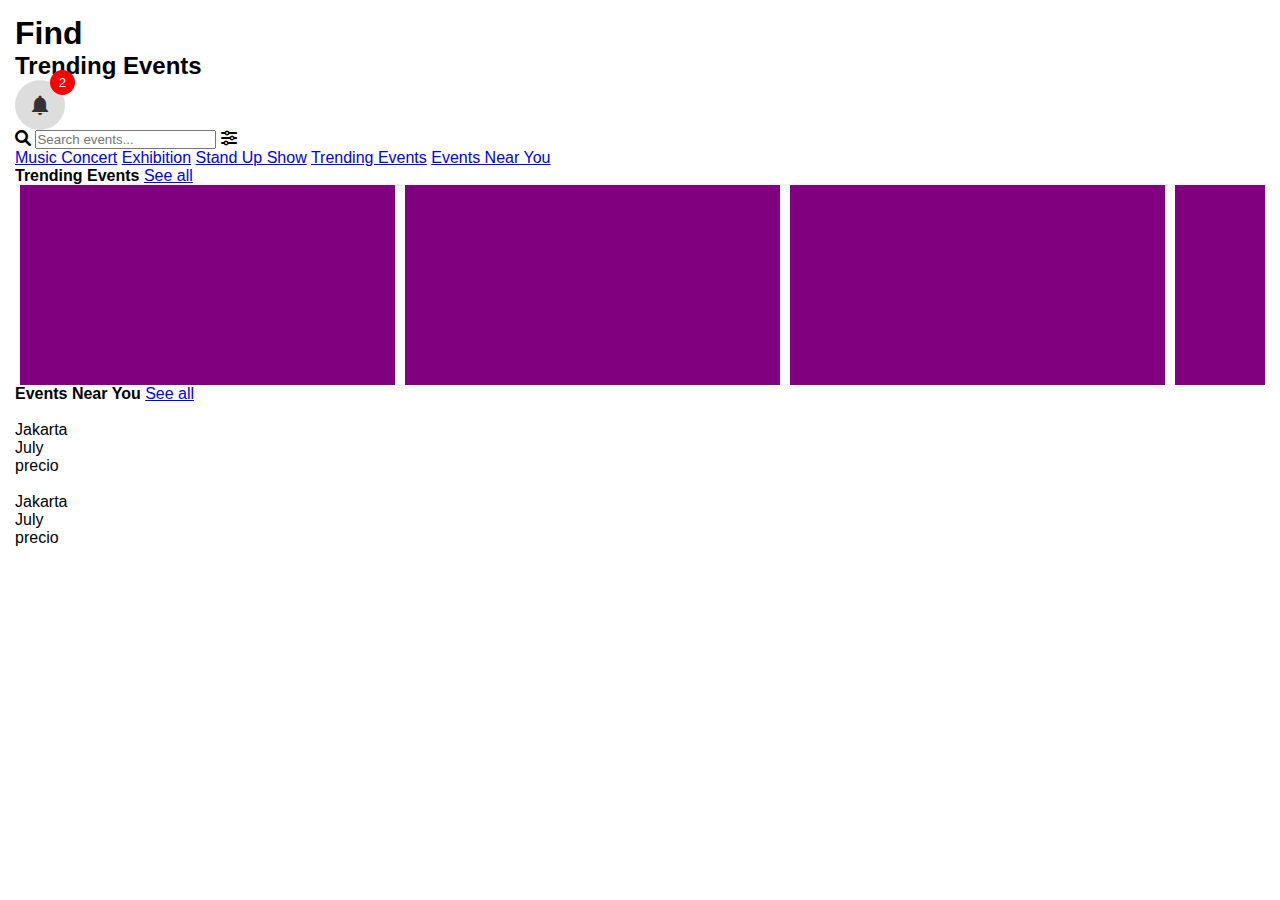
==== index.html @ 5516f97e "feat: :zap:" ====
<!DOCTYPE html>
<html lang="en">

<head>
    <meta charset="UTF-8" />
    <meta name="viewport" content="width=device-width, initial-scale=1.0" />
    <title>Document</title>
    <link rel="stylesheet" href="css/style.css" />
    <link href="https://fonts.googleapis.com/icon?family=Material+Icons" rel="stylesheet" />
    <link rel="stylesheet" href="https://cdnjs.cloudflare.com/ajax/libs/font-awesome/6.0.0/css/all.min.css" />
    <script src="js/main.js"></script>
</head>

<body>
    <header>
        <h1>Find</h1>
        <h2>Trending Events</h2>
        <button type="button" class="icon-button">
            <span class="material-icons">notifications</span>
            <span class="icon-button__badge">2</span>
        </button>
        <div class="search-container">
            <i class="fa-solid fa-magnifying-glass"></i>
            <input type="text" placeholder="Search events..." class="search-input" />
            <i class="fa-solid fa-sliders"></i>
        </div>
        <nav>
            <a href="#">Music Concert</a>
            <a href="#">Exhibition</a>
            <a href="#">Stand Up Show</a>
            <a href="#">Trending Events</a>
            <a href="#">Events Near You</a>
        </nav>
    </header>
    <section id="trending-events">
        <b>Trending Events</b>
        <a href="#">See all</a>
        <div class="carousel">
            <div class="carousel-item"></div>
            <div class="carousel-item"></div>
            <div class="carousel-item"></div>
            <div class="carousel-item"></div>
            <div class="carousel-item"></div>
        </div>
    </section>
    <section id="events-near-you">
        <b>Events Near You</b>
        <a href="#">See all</a>
        <div class="ev-near">
            <div>
                <img src="" alt="" />
                <p>Jakarta</p>
                <p>July</p>
                <p>precio</p>
            </div>
            <div>
                <img src="" alt="" />
                <p>Jakarta</p>
                <p>July</p>
                <p>precio</p>
            </div>
        </div>
    </section>
</body>

</html>
---- css/style.css ----
* {
    margin: 0;
    padding: 0;
    box-sizing: border-box;
    font-family: "inter", sans-serif;
}

@import url('https://fonts.googleapis.com/css2?family=Inter:ital,opsz,wght@0,14..32,100..900;1,14..32,100..900&display=swap');

body {
    margin: 15px
}

































.carousel {
    display: flex;
    flex-direction: row;
    height: 200px;
    overflow-x: scroll;

    &>.carousel-item {
        flex: 1;
        flex-grow: 1;
        min-width: 30%;
        background-color: purple;
        margin: 0 5px;
    }
}


.icon-button {
    position: relative;
    display: flex;
    align-items: center;
    justify-content: center;
    width: 50px;
    height: 50px;
    color: #333333;
    background: #dddddd;
    border: none;
    outline: none;
    border-radius: 50%;
}

.icon-button:hover {
    cursor: pointer;
}

.icon-button:active {
    background: #cccccc;
}

.icon-button__badge {
    position: absolute;
    top: -10px;
    right: -10px;
    width: 25px;
    height: 25px;
    background: red;
    color: #ffffff;
    display: flex;
    justify-content: center;
    align-items: center;
    border-radius: 50%;
}
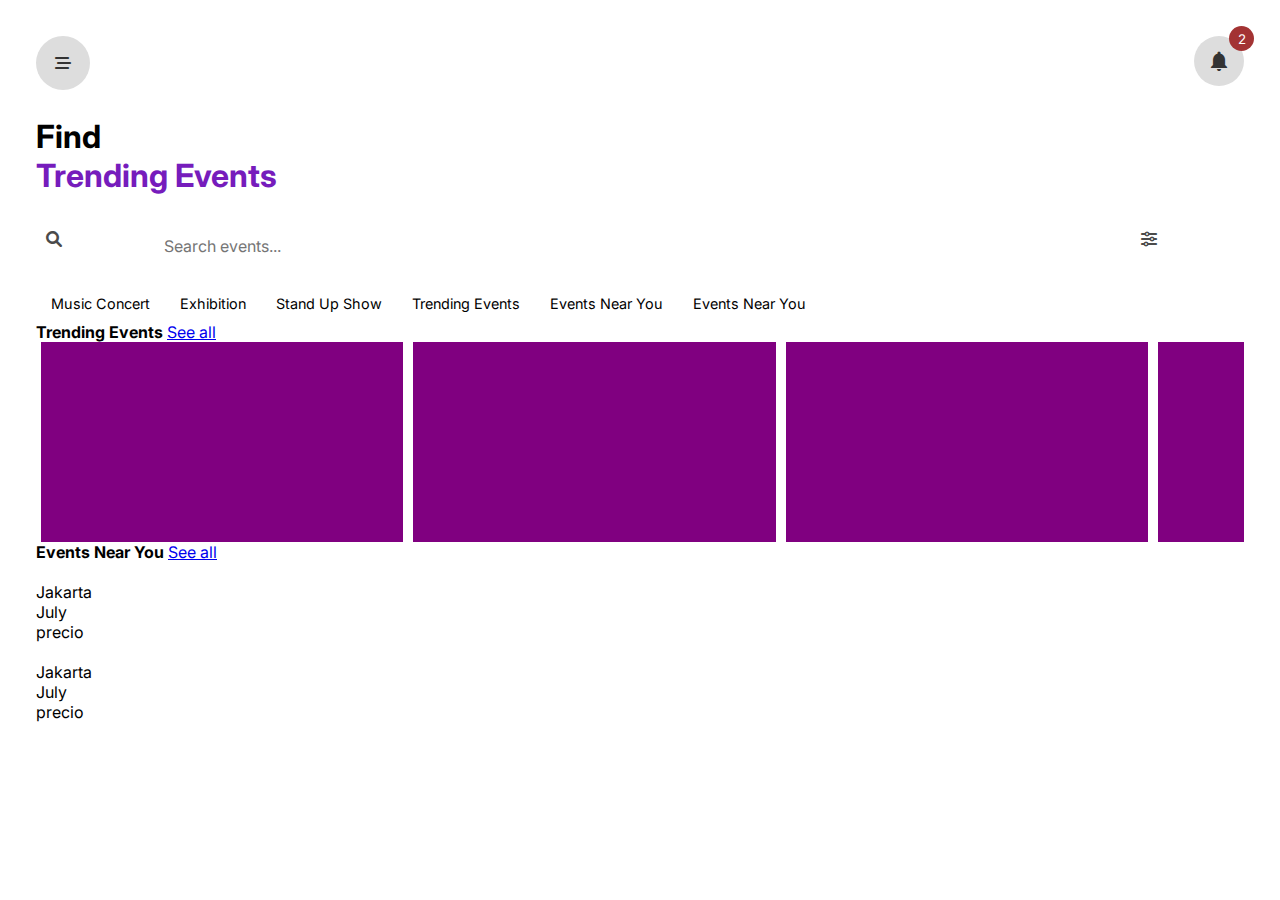
==== commit 850f565e: "feat: :zap:" ====
--- a/index.html
+++ b/index.html
@@ -13,23 +13,32 @@
 
 <body>
     <header>
+        <div class="top">
+            <i class="fa-solid fa-bars-staggered icon-button"></i>
+            <button type="button" class="icon-button">
+                <span class="material-icons">notifications</span>
+                <span class="icon-button__badge">2</span>
+            </button>
+
+        </div>
         <h1>Find</h1>
-        <h2>Trending Events</h2>
-        <button type="button" class="icon-button">
-            <span class="material-icons">notifications</span>
-            <span class="icon-button__badge">2</span>
-        </button>
-        <div class="search-container">
-            <i class="fa-solid fa-magnifying-glass"></i>
-            <input type="text" placeholder="Search events..." class="search-input" />
-            <i class="fa-solid fa-sliders"></i>
+        <h1 class="special-h1">Trending Events</h1> 
+        <div class="search-container grid">
+            <i class="grid-item icons fa-solid fa-magnifying-glass"></i>
+            <input type="search" class="grid-item input-search" placeholder="Search events..." class="search-input" />
+            <i class="icons fa-solid fa-sliders grid-item"></i>
         </div>
         <nav>
-            <a href="#">Music Concert</a>
-            <a href="#">Exhibition</a>
-            <a href="#">Stand Up Show</a>
-            <a href="#">Trending Events</a>
-            <a href="#">Events Near You</a>
+            <ul>
+                <li><a href="#">Music Concert</a></li>
+                <li><a href="#">Exhibition</a></li>
+                <li><a href="#">Stand Up Show</a></li>
+                <li><a href="#">Trending Events</a></li>
+                <li><a href="#">Events Near You</a></li>
+                <li><a href="#">Events Near You</a></li>
+            </ul>
+            
+        
         </nav>
     </header>
     <section id="trending-events">
--- a/css/style.css
+++ b/css/style.css
@@ -1,30 +1,168 @@
+@import url('https://fonts.googleapis.com/css2?family=Inter:ital,opsz,wght@0,14..32,100..900;1,14..32,100..900&display=swap');
+
 * {
     margin: 0;
     padding: 0;
     box-sizing: border-box;
     font-family: "inter", sans-serif;
 }
+.grid {
+    display: grid;
+    grid-template-columns: repeat(auto-fill, minmax(200px, 1fr)); /* Crea
+    columnas de al menos 200px que se expanden automáticamente */
+    }
+@media (max-width: 600px) {
+    .container {
+        display: block;
+    }
+}
 
-@import url('https://fonts.googleapis.com/css2?family=Inter:ital,opsz,wght@0,14..32,100..900;1,14..32,100..900&display=swap');
+@media (min-width: 601px) {
+    .container {
+        display: flex;
+    }
+}
 
 body {
-    margin: 15px
+    margin: 4vh;
 }
 
+.top{
+    display: flex;
+    justify-content: space-between;
+    padding-bottom: 3vh;
+}
 
+.top i{
+    position: relative;
+    display: flex;
+    align-items: center;
+    justify-content: center;
+    width: 6vh;
+    height: 6vh;
+    color: #333333;
+    background: #dddddd;
+    border: none;
+    outline: none;
+    border-radius: 50%;
+}
+.special-h1{
+    color: #761CBC;
+    padding-bottom: 3vh;
+}
 
+h1{
+    color: black;
+}
 
+.icon-button {
+    position: relative;
+    display: flex;
+    align-items: center;
+    justify-content: center;
+    width: 50px;
+    height: 50px;
+    color: #333333;
+    background: #dddddd;
+    border: none;
+    outline: none;
+    border-radius: 50%;
+}
 
+.icon-button:hover {
+    cursor: pointer;
+}
 
+.icon-button:active {
+    background: #cccccc;
+}
 
+.icon-button__badge {
+    position: absolute;
+    top: -10px;
+    right: -10px;
+    width: 25px;
+    height: 25px;
+    background: rgb(163, 51, 51);
+    color: #ffffff;
+    display: flex;
+    justify-content: center;
+    align-items: center;
+    border-radius: 50%;
+}
 
+.icons{
+    color: rgb(75, 75, 75);
+}
 
+.grid :nth-child(1){
 
+    padding: 9px 0px 0px 10px;
+    height: 5vh;
+    width: 10vw;
+}
 
+.grid :nth-child(2){
+    
+    height: 5vh;
+    padding: 2px 0px 0px 0px;
+    font-size: 1rem;
+}
 
+.grid :nth-child(3){
 
+    padding: 9px 4px 0px 5px;
+}
 
+.search-container{
+    display: grid;
+    grid-template-rows: 1fr ;
+    grid-template-columns:  1fr 9fr 1fr;
 
+}
+
+.input-search{
+    border: none;
+    padding-bottom: 4vh; 
+}
+
+.input-search:focus{
+    color: #761CBC;
+    padding: 2vh;
+    border-color: blue;
+    box-shadow: none;
+    outline: 3px solid #6659599d;
+    border-radius: 2px;
+
+}
+
+nav{
+    margin-top: 2vh;
+    overflow-x: auto;
+    white-space: nowrap;
+    z-index: 1000;
+}
+nav ul{
+    display: flex;
+    padding: 0;
+    margin: 0;
+    list-style-type: none;
+}
+nav li{
+    flex: 0 0 auto;
+}
+nav a{
+    text-decoration:none;
+    padding: 10px 15px;
+    color: black;
+    display: inline-block;
+    font-size: 0.9rem;
+}
+nav a:hover{
+    background-color: #FFF5D7;
+    border-radius: 20px;
+    padding: 1vh
+}
 
 
 
@@ -57,40 +195,3 @@
         margin: 0 5px;
     }
 }
-
-
-.icon-button {
-    position: relative;
-    display: flex;
-    align-items: center;
-    justify-content: center;
-    width: 50px;
-    height: 50px;
-    color: #333333;
-    background: #dddddd;
-    border: none;
-    outline: none;
-    border-radius: 50%;
-}
-
-.icon-button:hover {
-    cursor: pointer;
-}
-
-.icon-button:active {
-    background: #cccccc;
-}
-
-.icon-button__badge {
-    position: absolute;
-    top: -10px;
-    right: -10px;
-    width: 25px;
-    height: 25px;
-    background: red;
-    color: #ffffff;
-    display: flex;
-    justify-content: center;
-    align-items: center;
-    border-radius: 50%;
-}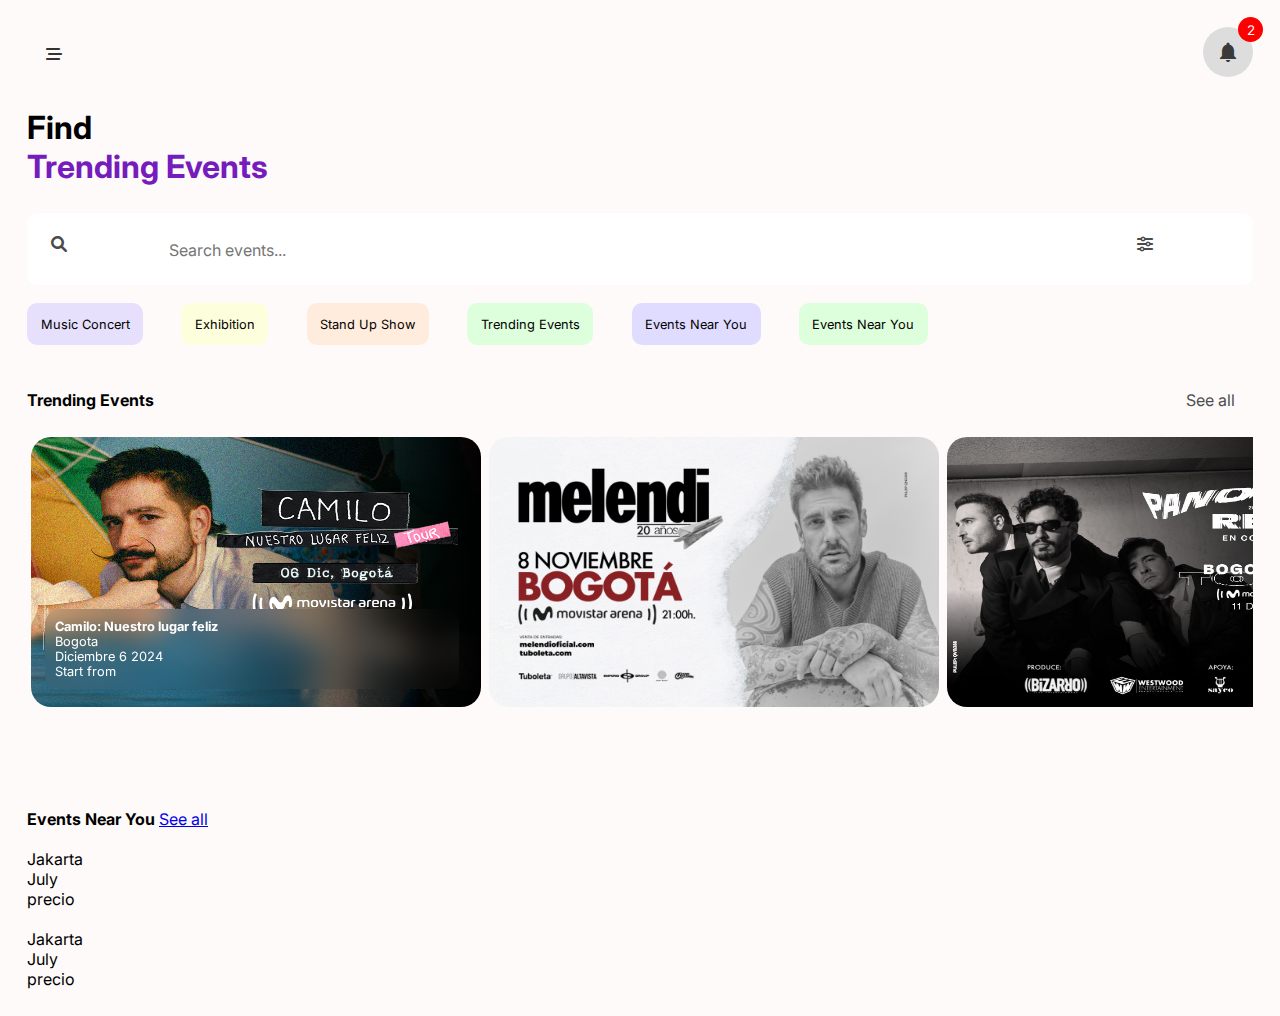
==== commit 982dae01: "feat: :zap:" ====
--- a/index.html
+++ b/index.html
@@ -42,13 +42,21 @@
         </nav>
     </header>
     <section id="trending-events">
-        <b>Trending Events</b>
-        <a href="#">See all</a>
+        <div class="top-trending">
+            <b>Trending Events</b>
+            <a href="#">See all</a>
+        </div>
+        <div class="info-event">
+            <b>Camilo: Nuestro lugar feliz</b>
+            <p>Bogota</p>
+            <p>Diciembre 6 2024</p>
+            <p>Start from</p>
+        </div>
         <div class="carousel">
-            <div class="carousel-item"></div>
-            <div class="carousel-item"></div>
-            <div class="carousel-item"></div>
-            <div class="carousel-item"></div>
+            <div class="carousel-item"><img src="images/conciertocamilo.jpg" alt=""></div>
+            <div class="carousel-item"><img src="images/conciertomelendi.png" alt=""></div>
+            <div class="carousel-item"><img src="images/conciertoreik.jpg" alt=""></div>
+            <div class="carousel-item"><img src="images/conciertocamilo.jpg" alt=""></div>
             <div class="carousel-item"></div>
         </div>
     </section>
--- a/css/style.css
+++ b/css/style.css
@@ -1,16 +1,14 @@
 @import url('https://fonts.googleapis.com/css2?family=Inter:ital,opsz,wght@0,14..32,100..900;1,14..32,100..900&display=swap');
 
 * {
+
     margin: 0;
     padding: 0;
     box-sizing: border-box;
     font-family: "inter", sans-serif;
-}
-.grid {
-    display: grid;
-    grid-template-columns: repeat(auto-fill, minmax(200px, 1fr)); /* Crea
-    columnas de al menos 200px que se expanden automáticamente */
-    }
+   
+}
+
 @media (max-width: 600px) {
     .container {
         display: block;
@@ -24,7 +22,8 @@
 }
 
 body {
-    margin: 4vh;
+    margin: 3vh;
+    background-color: #fdf7f7a6;
 }
 
 .top{
@@ -41,7 +40,7 @@
     width: 6vh;
     height: 6vh;
     color: #333333;
-    background: #dddddd;
+    background-color: transparent;
     border: none;
     outline: none;
     border-radius: 50%;
@@ -62,7 +61,7 @@
     justify-content: center;
     width: 50px;
     height: 50px;
-    color: #333333;
+    color: #3b3939;
     background: #dddddd;
     border: none;
     outline: none;
@@ -83,7 +82,7 @@
     right: -10px;
     width: 25px;
     height: 25px;
-    background: rgb(163, 51, 51);
+    background: rgb(255, 0, 0);
     color: #ffffff;
     display: flex;
     justify-content: center;
@@ -118,7 +117,9 @@
     display: grid;
     grid-template-rows: 1fr ;
     grid-template-columns:  1fr 9fr 1fr;
-
+    background-color: white;
+    padding: 1.5vh;
+    border-radius: 10px;
 }
 
 .input-search{
@@ -150,48 +151,101 @@
 }
 nav li{
     flex: 0 0 auto;
+    margin-right: 3vw;
+    margin-bottom: 5vh;
 }
 nav a{
     text-decoration:none;
-    padding: 10px 15px;
+    padding: 1.5vh;
     color: black;
     display: inline-block;
-    font-size: 0.9rem;
+    font-size: 0.8rem;
+}
+
+nav li:nth-child(1){
+    background-color: #e6e0fd;
+    border-radius: 10px;
+
+}
+nav li:nth-child(2){
+    background-color: #fdffdc;
+    border-radius: 10px;
+}
+nav li:nth-child(3){
+    background-color: #ffecdc;
+    border-radius: 10px;
+}
+nav li:nth-child(4){
+    background-color: #ddffdc;
+    border-radius: 10px;
+}
+nav li:nth-child(5){
+    background-color: #e0dcff;
+    border-radius: 10px;
+}
+nav li:nth-child(6){
+    background-color: #ddffdc;
+    border-radius: 10px;
 }
 nav a:hover{
-    background-color: #FFF5D7;
-    border-radius: 20px;
-    padding: 1vh
-}
-
-
-
-
-
-
-
-
-
-
-
-
-
-
-
-
-
+    background-color: #0008506e;
+    border-radius: 10px;
+    
+}
+
+#trending-events{
+    position: relative;
+    background-color: transparent;
+}
+.top-trending{
+    display: flex;
+    justify-content: space-between;
+    padding-right: 2vh; ;
+    text-decoration: none;
+    background-color: transparent;
+   
+}
+.top-trending a{
+    text-decoration: none;
+    color: rgb(78, 78, 78);
+}
+
+.info-event{
+    backdrop-filter: blur(15px);
+    position: absolute;
+    bottom:  10vh;
+    margin-left: 2vh;
+    width: 46vh;    
+    padding: 10px;
+    font-size: 0.8rem;
+    color: white;
+    background-color: transparent;
+    border-radius: 15px;
+
+}
 
 .carousel {
+    margin-top: 3vh;
+    margin-bottom: 30px;
     display: flex;
     flex-direction: row;
-    height: 200px;
     overflow-x: scroll;
+    
 
     &>.carousel-item {
         flex: 1;
         flex-grow: 1;
-        min-width: 30%;
-        background-color: purple;
-        margin: 0 5px;
+        width: 100%;
+        height: 38vh;
+        max-width: 100%;
+        object-fit: cover;
+        margin: 0 4px;
     }
 }
+
+.carousel img{
+    width: 50vh;
+    height: 30vh;
+    border-radius: 20px;
+}
+
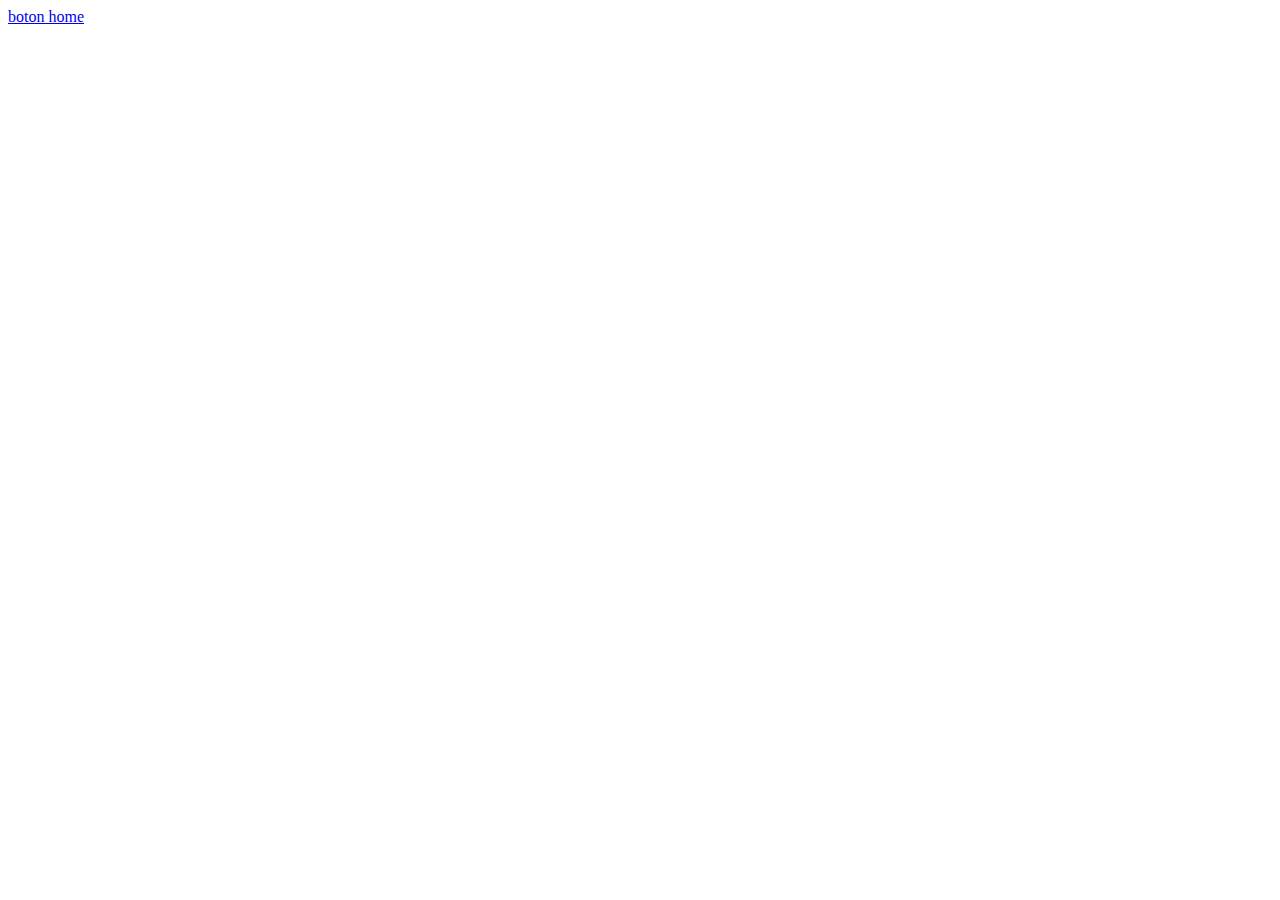
==== commit aa7b0ba3: "fix: :fire:" ====
--- a/index.html
+++ b/index.html
@@ -1,83 +1,11 @@
 <!DOCTYPE html>
 <html lang="en">
-
 <head>
-    <meta charset="UTF-8" />
-    <meta name="viewport" content="width=device-width, initial-scale=1.0" />
+    <meta charset="UTF-8">
+    <meta name="viewport" content="width=device-width, initial-scale=1.0">
     <title>Document</title>
-    <link rel="stylesheet" href="css/style.css" />
-    <link href="https://fonts.googleapis.com/icon?family=Material+Icons" rel="stylesheet" />
-    <link rel="stylesheet" href="https://cdnjs.cloudflare.com/ajax/libs/font-awesome/6.0.0/css/all.min.css" />
-    <script src="js/main.js"></script>
 </head>
-
 <body>
-    <header>
-        <div class="top">
-            <i class="fa-solid fa-bars-staggered icon-button"></i>
-            <button type="button" class="icon-button">
-                <span class="material-icons">notifications</span>
-                <span class="icon-button__badge">2</span>
-            </button>
-
-        </div>
-        <h1>Find</h1>
-        <h1 class="special-h1">Trending Events</h1> 
-        <div class="search-container grid">
-            <i class="grid-item icons fa-solid fa-magnifying-glass"></i>
-            <input type="search" class="grid-item input-search" placeholder="Search events..." class="search-input" />
-            <i class="icons fa-solid fa-sliders grid-item"></i>
-        </div>
-        <nav>
-            <ul>
-                <li><a href="#">Music Concert</a></li>
-                <li><a href="#">Exhibition</a></li>
-                <li><a href="#">Stand Up Show</a></li>
-                <li><a href="#">Trending Events</a></li>
-                <li><a href="#">Events Near You</a></li>
-                <li><a href="#">Events Near You</a></li>
-            </ul>
-            
-        
-        </nav>
-    </header>
-    <section id="trending-events">
-        <div class="top-trending">
-            <b>Trending Events</b>
-            <a href="#">See all</a>
-        </div>
-        <div class="info-event">
-            <b>Camilo: Nuestro lugar feliz</b>
-            <p>Bogota</p>
-            <p>Diciembre 6 2024</p>
-            <p>Start from</p>
-        </div>
-        <div class="carousel">
-            <div class="carousel-item"><img src="images/conciertocamilo.jpg" alt=""></div>
-            <div class="carousel-item"><img src="images/conciertomelendi.png" alt=""></div>
-            <div class="carousel-item"><img src="images/conciertoreik.jpg" alt=""></div>
-            <div class="carousel-item"><img src="images/conciertocamilo.jpg" alt=""></div>
-            <div class="carousel-item"></div>
-        </div>
-    </section>
-    <section id="events-near-you">
-        <b>Events Near You</b>
-        <a href="#">See all</a>
-        <div class="ev-near">
-            <div>
-                <img src="" alt="" />
-                <p>Jakarta</p>
-                <p>July</p>
-                <p>precio</p>
-            </div>
-            <div>
-                <img src="" alt="" />
-                <p>Jakarta</p>
-                <p>July</p>
-                <p>precio</p>
-            </div>
-        </div>
-    </section>
+    <a href="pages/home.html">boton home</a>
 </body>
-
 </html>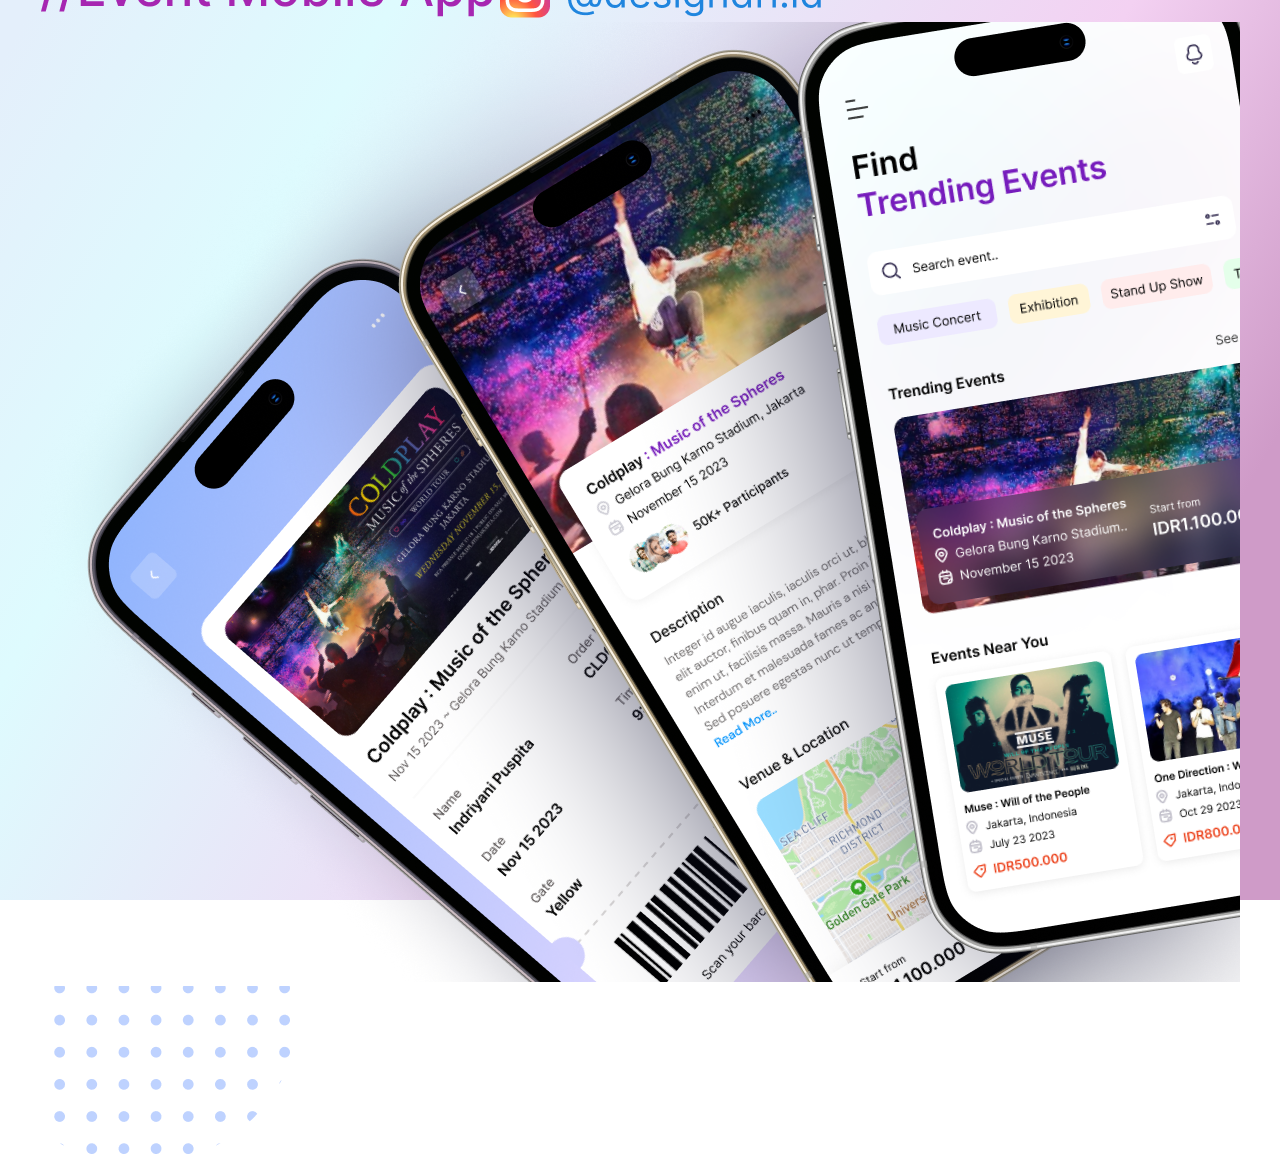
==== commit 0695c5f7: "feat: :zap:" ====
--- a/index.html
+++ b/index.html
@@ -3,9 +3,23 @@
 <head>
     <meta charset="UTF-8">
     <meta name="viewport" content="width=device-width, initial-scale=1.0">
+    <link rel="stylesheet" href="css/cover.css">
     <title>Document</title>
 </head>
 <body>
-    <a href="pages/home.html">boton home</a>
+    <div class="cover-container">
+        <div class="title">
+            <img src="images/Frame 4.png" alt="">
+            <img class="logo" src="images/Frame 5.png" alt="">
+        </div>
+        <div class="img-phone">
+            <img src="images/Frame 3.png" alt="">
+        </div>
+        <div class="bottom"></div>
+        <div class="decorations">
+            <img src="images/Ornament 11.png" class="img-decoration" alt="">
+
+        </div>
+    </div>
 </body>
 </html>--- a/css/cover.css
+++ b/css/cover.css
@@ -0,0 +1,34 @@
+@import url("https://fonts.googleapis.com/css2?family=Inter:ital,opsz,wght@0,14..32,100..900;1,14..32,100..900&display=swap");
+
+*{
+    box-sizing: border-box;
+    margin: 0;
+    padding: 0;
+    font-family: 'inter', sans-serif;
+}
+
+html,body{
+    height: 100%;
+    margin: 0;
+}
+
+body{
+    margin: 3vh;
+    background: rgb(207,155,200);
+    background: linear-gradient(300deg, rgba(207,155,200,1) 15%, rgba(243,209,242,1) 37%, rgba(222,251,254,1) 78%, rgba(228,239,251,1) 98%);
+    background-repeat: no-repeat;
+    background-size: cover;
+    display: flex;
+    align-items: center;
+    justify-content: center;
+    font-family: 'inter', sans-serif;
+    color: #333;
+}
+
+
+
+.img-phone{
+    position: relative;
+    bottom: 0;
+    right: 0;
+}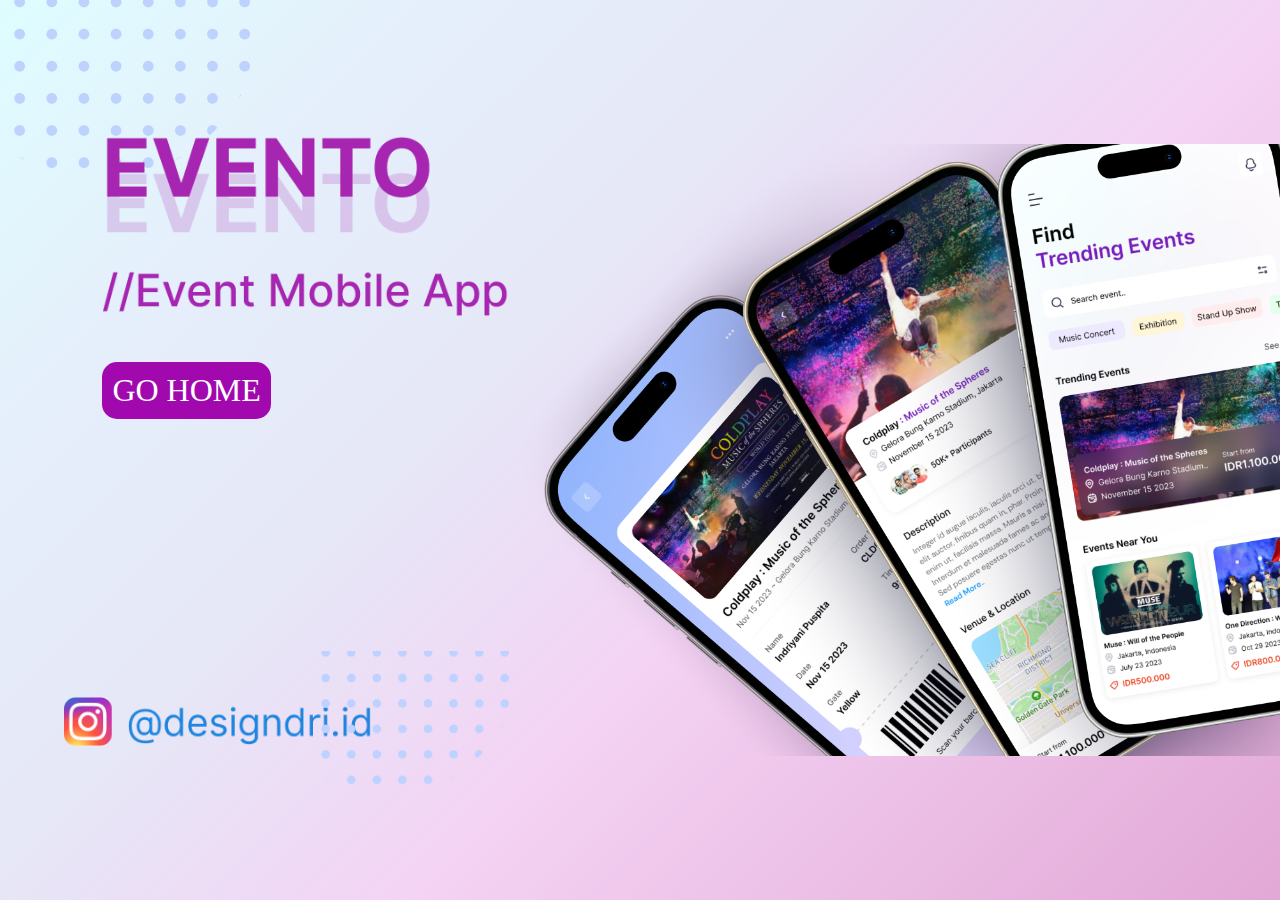
==== commit c0ae7301: "fix: :sparkles: Realice el cover final" ====
--- a/index.html
+++ b/index.html
@@ -1,25 +1,51 @@
 <!DOCTYPE html>
-<html lang="en">
+<html lang="es">
+
 <head>
     <meta charset="UTF-8">
     <meta name="viewport" content="width=device-width, initial-scale=1.0">
+    <title>EVENTO - App de Eventos</title>
     <link rel="stylesheet" href="css/cover.css">
-    <title>Document</title>
 </head>
-<body>
-    <div class="cover-container">
-        <div class="title">
-            <img src="images/Frame 4.png" alt="">
-            <img class="logo" src="images/Frame 5.png" alt="">
-        </div>
-        <div class="img-phone">
-            <img src="images/Frame 3.png" alt="">
-        </div>
-        <div class="bottom"></div>
-        <div class="decorations">
-            <img src="images/Ornament 11.png" class="img-decoration" alt="">
+
+<body class="grid">
+
+    <div class="grid__item header">
+       
+            <div class="conatiner-ornament">
+                <img src="images/Ornament 11.png" alt="imgesquina" class="ornament">
+            </div>
+            <div class="container-img-titulo">
+                <img src="images/Frame 4.png" alt="">
+            
+                <a href="pages/home.html"> GO HOME</a>
+            </div>
+        
+
+    </div>
+
+    <div class="grid__item main">
+        <div class="container-frame">
+            <img src="images/Frame 3.png" alt="imginicio">
 
         </div>
+
     </div>
+
+    <div class="grid__item footer">
+        
+            <div class="container-instagram">
+                <img class="instagram" src="images/Frame 5.png" href="instagram.com">
+            </div>
+       
+        <div class="conatiner-ornament">
+            <img src="images/Ornament 11.png" class="ornament2">
+        </div>
+
+    </div>
+
 </body>
+
+</html>
+
 </html>--- a/css/cover.css
+++ b/css/cover.css
@@ -1,34 +1,201 @@
-@import url("https://fonts.googleapis.com/css2?family=Inter:ital,opsz,wght@0,14..32,100..900;1,14..32,100..900&display=swap");
-
 *{
-    box-sizing: border-box;
     margin: 0;
     padding: 0;
-    font-family: 'inter', sans-serif;
-}
-
-html,body{
-    height: 100%;
-    margin: 0;
-}
-
-body{
-    margin: 3vh;
-    background: rgb(207,155,200);
-    background: linear-gradient(300deg, rgba(207,155,200,1) 15%, rgba(243,209,242,1) 37%, rgba(222,251,254,1) 78%, rgba(228,239,251,1) 98%);
-    background-repeat: no-repeat;
-    background-size: cover;
+    box-sizing: border-box;
+   
+}
+img {
+    max-width: 100%;
+    height: auto;
+}
+.grid{
+    background-image: linear-gradient(-225deg, #DEFDFF 0%, #E5EFFB 20%, #E6E7F7 40%, #F4D3F4 60%, #E2A8D6 100%);
+    height: 100vh;
+    display: grid;
+    gap: 5px;
+    grid-template-columns:repeat(5,1fr) ;
+    grid-template-rows: repeat(5,1fr);
+    grid-template-areas: 
+    "header header main main main"
+    "header header  main main main"
+    "header header  main main main"
+    "footer footer main main main"
+    "footer footer main main main";
+    overflow-x: hidden;
+    overflow-y: hidden;
+}
+
+.grid__item{
+    font-size: 2rem;
+    color: #fff;
     display: flex;
     align-items: center;
     justify-content: center;
-    font-family: 'inter', sans-serif;
-    color: #333;
-}
-
-
-
-.img-phone{
+}
+
+.header{
+    grid-area: header;
+}
+
+.main{
+    grid-area: main;
+}
+
+.footer{
+    grid-area: footer;
+}
+
+.container-frame{
+    display:flex;
+    flex-direction: row-reverse;
+    text-align: flex-start;
+    justify-content: flex-start;
+}
+
+.frame {
+    display: flex;
+    align-items: center;
+    justify-content: right;
+    width: 1328;
+    height: 1054;
+   
+  }
+  
+
+
+.container-footer{
+    display: flex;
+    justify-content: center;
+
+}
+
+.container-ornament {
+    position: relative; 
+    width: 500px; 
+    height: 500px;
+  }
+
+.ornament {
+    display: flex;
+    align-items: center;
+    justify-content: right;
+    width: 1328;
+    height: 1054;
+    position: absolute; 
+    top: 0px; 
+    left: 0px;
+  }
+
+.insta{
+    display: inline-block;
     position: relative;
-    bottom: 0;
-    right: 0;
-}+}
+
+.container-instagram{
+    display:flex;
+    justify-content: flex-start;
+}
+
+
+
+.container-img-titulo{
+    display: flex;
+    flex-wrap: wrap;
+    align-items: flex-end;
+    margin-left: 8vw;
+    z-index: 1000;
+}
+
+.container-img-titulo a{
+    margin-top: 5vh;
+    text-decoration: none;
+    color: white;
+    background-color: rgb(161, 9, 175);
+    padding: 10px;
+    border-radius: 15px;
+}
+
+
+.container-img-titulo a:hover{
+    color: white;
+    background-color: rgb(80, 9, 87);
+    transform: translateY(5px);
+}
+
+
+.instagram {
+    display: flex;
+    align-items: left; 
+    margin-left: 5vw ;
+  }
+
+@media screen and (max-width:768px){
+    .grid{
+        grid-template-columns:1fr;
+        grid-template-rows: repeat(5,1fr);
+        grid-template-areas: 
+    "header header header header header"
+    "main main main main main"
+    "footer footer footer footer footer ";
+    }
+    .frame{
+        display: flex;
+        align-self: center;
+        justify-content: center;
+        width: 600px;
+        height: 400px;
+    }
+    .instagram{
+      
+        width: 30;
+        height: 30;
+        z-index: 1;
+        position: absolute;
+        top:90%;
+        
+    }
+    .ornament{
+        position: absolute; 
+        top: 0px; 
+        left: 0px;
+        width: 300px;
+        height: 250px;
+    }
+}
+
+@media screen and (max-width:576px){
+    .grid{
+        grid-template-columns: 1fr;
+        grid-template-rows: repeat(4,1fr);
+        grid-template-areas: 
+        "header"
+        "main"
+        "footer";
+    }
+    .frame{
+        display: flex;
+        align-self: center;
+        justify-content: center;
+        width: 500px;
+        height: 400px;
+    }
+    .instagram{
+        display: inline-block;
+        width: 25;
+        height: 25;
+        position: fixed;
+        left: 13%;
+        bottom: 3%;
+        z-index: 1;
+        margin: 2vw;
+    }
+
+    .ornament{
+        position: absolute; 
+        top: 0px; 
+        left: 0px;
+        width: 200px;
+        height: 150px;
+    }
+}
+
